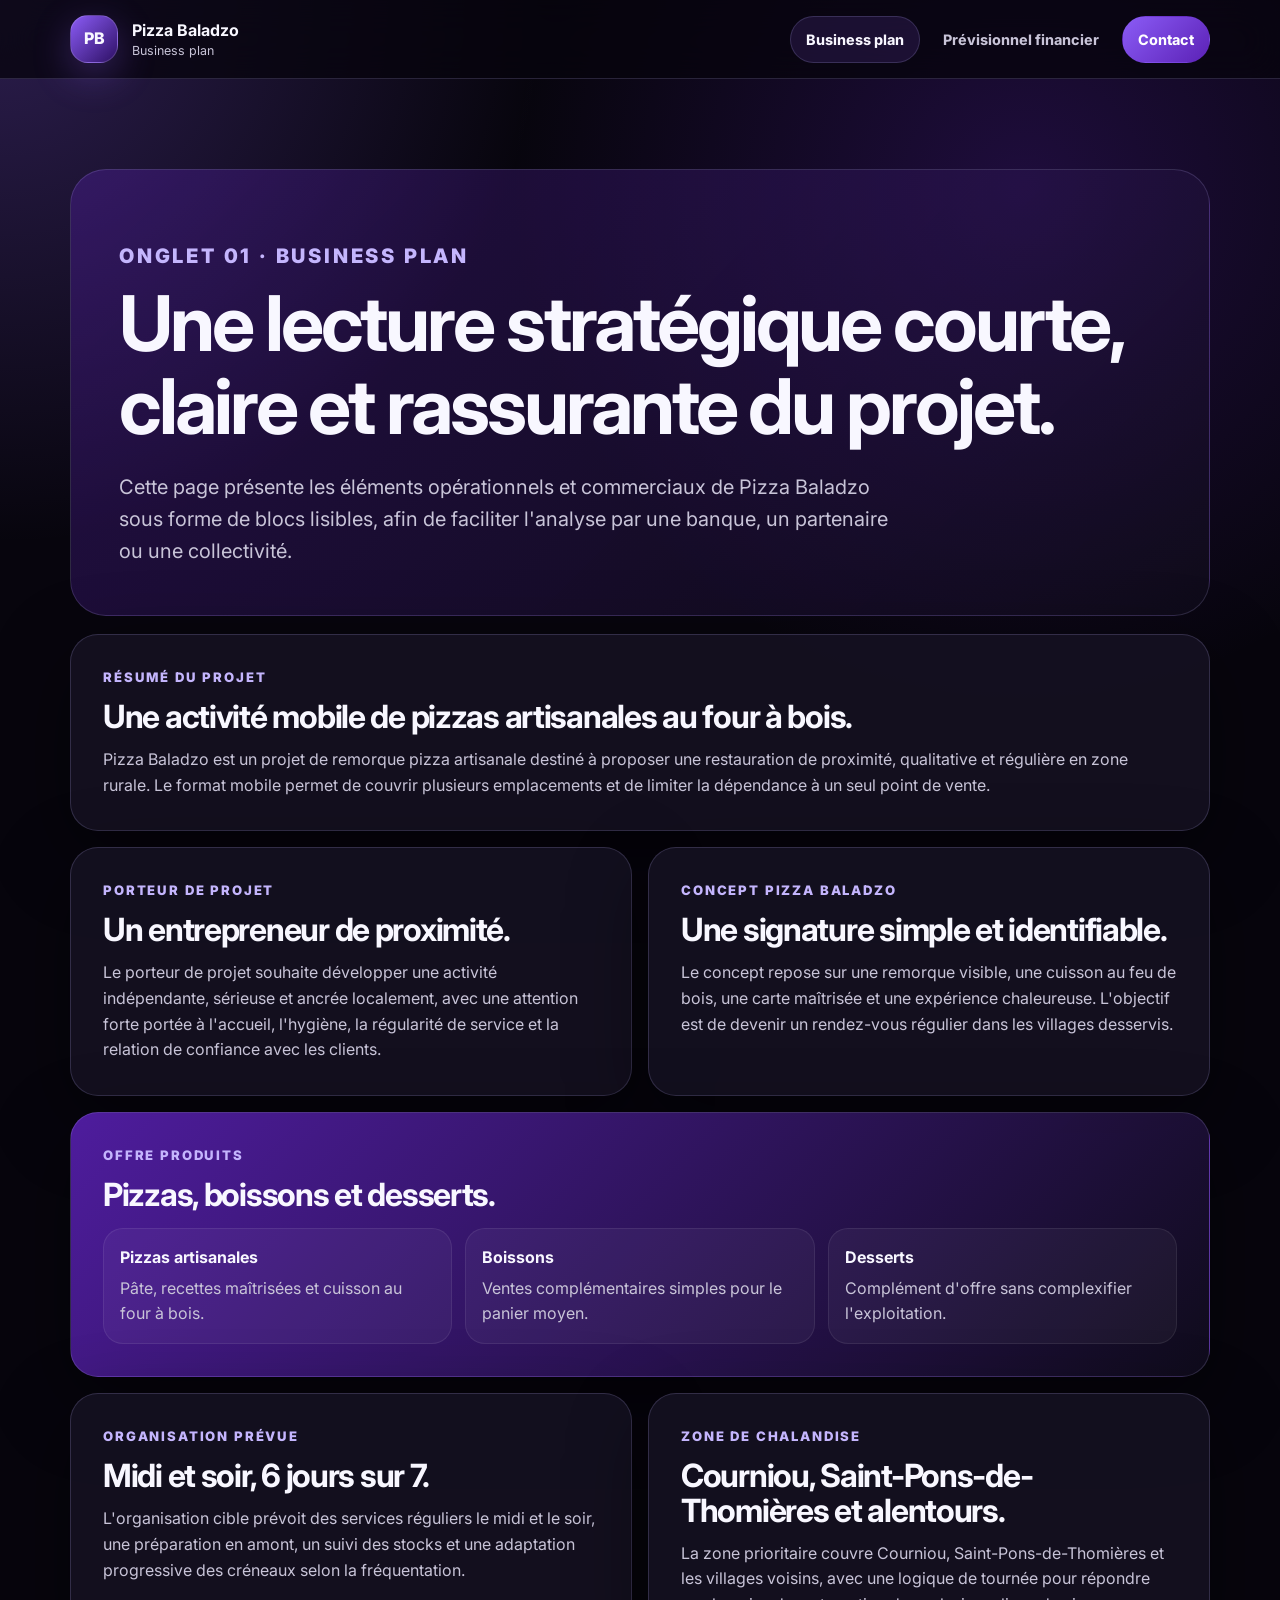
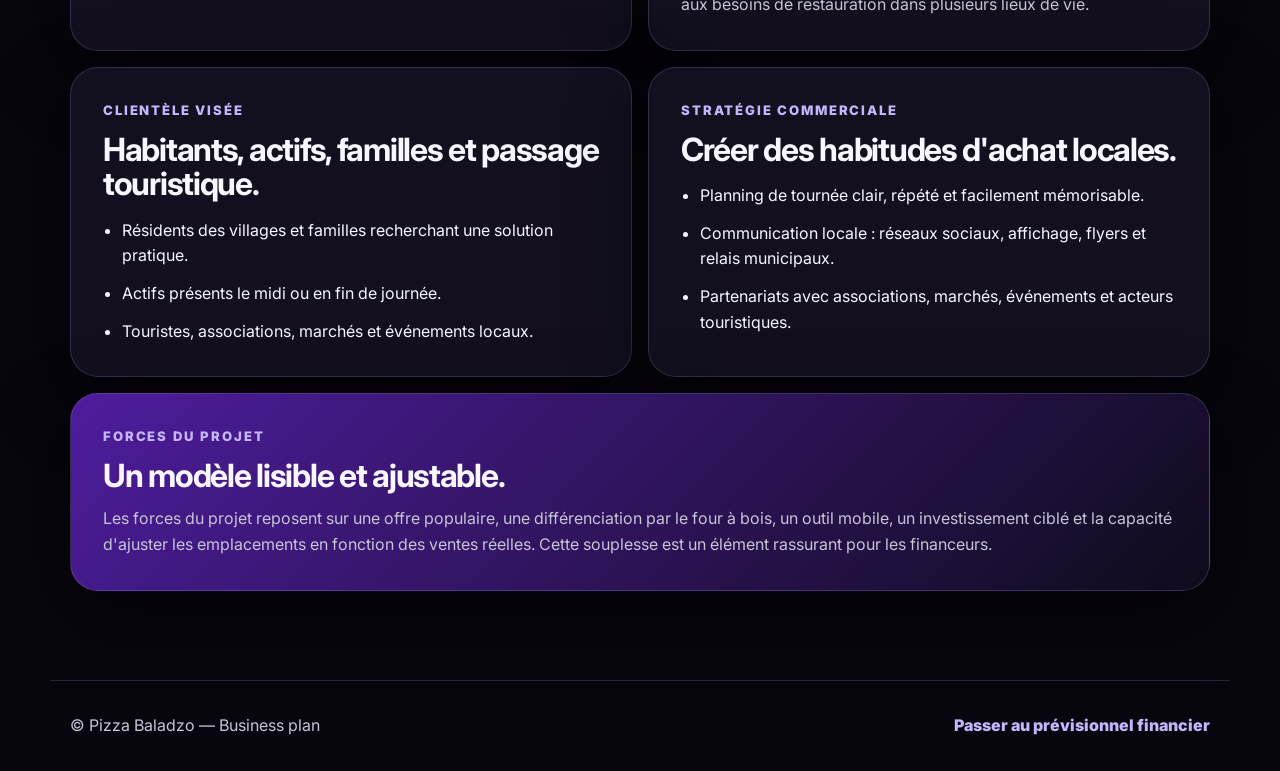
==== business-plan.html @ a83db684 "Restructure site into dedicated dossier pages" ====
<!doctype html>
<html lang="fr">
  <head>
    <meta charset="utf-8" />
    <meta name="viewport" content="width=device-width, initial-scale=1" />
    <meta
      name="description"
      content="Business plan Pizza Baladzo : remorque pizza artisanale au four à bois autour de Courniou et Saint-Pons-de-Thomières."
    />
    <title>Business plan — Pizza Baladzo</title>
    <link rel="preconnect" href="https://fonts.googleapis.com" />
    <link rel="preconnect" href="https://fonts.gstatic.com" crossorigin />
    <link
      href="https://fonts.googleapis.com/css2?family=Inter:wght@400;500;600;700;800&display=swap"
      rel="stylesheet"
    />
    <link rel="stylesheet" href="styles.css" />
  </head>
  <body>
    <header class="site-header">
      <nav class="navbar" aria-label="Navigation principale">
        <a class="brand" href="index.html" aria-label="Accueil Pizza Baladzo">
          <span class="brand-mark">PB</span>
          <span>
            <strong>Pizza Baladzo</strong>
            <small>Business plan</small>
          </span>
        </a>
        <button class="nav-toggle" type="button" aria-expanded="false" aria-controls="main-menu">
          <span class="sr-only">Ouvrir le menu</span>
          <span></span><span></span><span></span>
        </button>
        <ul class="nav-links" id="main-menu">
          <li><a class="is-active" href="business-plan.html" aria-current="page">Business plan</a></li>
          <li><a href="previsionnel-financier.html">Prévisionnel financier</a></li>
          <li><a class="nav-cta" href="contact.html">Contact</a></li>
        </ul>
      </nav>
    </header>

    <main class="page-shell document-page">
      <section class="document-hero" aria-labelledby="business-title">
        <p class="eyebrow">Onglet 01 · Business plan</p>
        <h1 id="business-title">Une lecture stratégique courte, claire et rassurante du projet.</h1>
        <p>
          Cette page présente les éléments opérationnels et commerciaux de Pizza Baladzo sous forme de
          blocs lisibles, afin de faciliter l'analyse par une banque, un partenaire ou une collectivité.
        </p>
      </section>

      <section class="block-grid" aria-label="Rubriques du business plan">
        <article class="info-card span-2">
          <span class="card-kicker">Résumé du projet</span>
          <h2>Une activité mobile de pizzas artisanales au four à bois.</h2>
          <p>
            Pizza Baladzo est un projet de remorque pizza artisanale destiné à proposer une restauration
            de proximité, qualitative et régulière en zone rurale. Le format mobile permet de couvrir
            plusieurs emplacements et de limiter la dépendance à un seul point de vente.
          </p>
        </article>

        <article class="info-card">
          <span class="card-kicker">Porteur de projet</span>
          <h2>Un entrepreneur de proximité.</h2>
          <p>
            Le porteur de projet souhaite développer une activité indépendante, sérieuse et ancrée
            localement, avec une attention forte portée à l'accueil, l'hygiène, la régularité de service
            et la relation de confiance avec les clients.
          </p>
        </article>

        <article class="info-card">
          <span class="card-kicker">Concept Pizza Baladzo</span>
          <h2>Une signature simple et identifiable.</h2>
          <p>
            Le concept repose sur une remorque visible, une cuisson au feu de bois, une carte maîtrisée
            et une expérience chaleureuse. L'objectif est de devenir un rendez-vous régulier dans les
            villages desservis.
          </p>
        </article>

        <article class="info-card accent-card span-2">
          <span class="card-kicker">Offre produits</span>
          <h2>Pizzas, boissons et desserts.</h2>
          <div class="mini-grid">
            <div><strong>Pizzas artisanales</strong><span>Pâte, recettes maîtrisées et cuisson au four à bois.</span></div>
            <div><strong>Boissons</strong><span>Ventes complémentaires simples pour le panier moyen.</span></div>
            <div><strong>Desserts</strong><span>Complément d'offre sans complexifier l'exploitation.</span></div>
          </div>
        </article>

        <article class="info-card">
          <span class="card-kicker">Organisation prévue</span>
          <h2>Midi et soir, 6 jours sur 7.</h2>
          <p>
            L'organisation cible prévoit des services réguliers le midi et le soir, une préparation en
            amont, un suivi des stocks et une adaptation progressive des créneaux selon la fréquentation.
          </p>
        </article>

        <article class="info-card">
          <span class="card-kicker">Zone de chalandise</span>
          <h2>Courniou, Saint-Pons-de-Thomières et alentours.</h2>
          <p>
            La zone prioritaire couvre Courniou, Saint-Pons-de-Thomières et les villages voisins, avec
            une logique de tournée pour répondre aux besoins de restauration dans plusieurs lieux de vie.
          </p>
        </article>

        <article class="info-card">
          <span class="card-kicker">Clientèle visée</span>
          <h2>Habitants, actifs, familles et passage touristique.</h2>
          <ul class="check-list">
            <li>Résidents des villages et familles recherchant une solution pratique.</li>
            <li>Actifs présents le midi ou en fin de journée.</li>
            <li>Touristes, associations, marchés et événements locaux.</li>
          </ul>
        </article>

        <article class="info-card">
          <span class="card-kicker">Stratégie commerciale</span>
          <h2>Créer des habitudes d'achat locales.</h2>
          <ul class="check-list">
            <li>Planning de tournée clair, répété et facilement mémorisable.</li>
            <li>Communication locale : réseaux sociaux, affichage, flyers et relais municipaux.</li>
            <li>Partenariats avec associations, marchés, événements et acteurs touristiques.</li>
          </ul>
        </article>

        <article class="info-card reassurance-card span-2">
          <span class="card-kicker">Forces du projet</span>
          <h2>Un modèle lisible et ajustable.</h2>
          <p>
            Les forces du projet reposent sur une offre populaire, une différenciation par le four à
            bois, un outil mobile, un investissement ciblé et la capacité d'ajuster les emplacements en
            fonction des ventes réelles. Cette souplesse est un élément rassurant pour les financeurs.
          </p>
        </article>
      </section>
    </main>

    <footer class="site-footer">
      <p>© Pizza Baladzo — Business plan</p>
      <a href="previsionnel-financier.html">Passer au prévisionnel financier</a>
    </footer>

    <script src="script.js"></script>
  </body>
</html>
---- styles.css ----
:root {
  --bg: #07050d;
  --bg-soft: #11101a;
  --bg-card: rgba(22, 18, 34, 0.86);
  --violet: #8b5cf6;
  --violet-deep: #5b21b6;
  --violet-soft: #c4b5fd;
  --text: #f8f7ff;
  --muted: #c8c4d8;
  --line: rgba(196, 181, 253, 0.18);
  --success: #d9f99d;
  --shadow: 0 24px 80px rgba(0, 0, 0, 0.42);
  --radius: 28px;
}

* {
  box-sizing: border-box;
}

html {
  scroll-behavior: smooth;
}

body {
  background:
    radial-gradient(circle at top left, rgba(139, 92, 246, 0.28), transparent 34rem),
    radial-gradient(circle at 80% 8%, rgba(91, 33, 182, 0.28), transparent 32rem),
    var(--bg);
  color: var(--text);
  font-family: Inter, system-ui, -apple-system, BlinkMacSystemFont, "Segoe UI", sans-serif;
  line-height: 1.6;
  margin: 0;
  min-height: 100vh;
}

body.menu-open {
  overflow: hidden;
}

a {
  color: inherit;
  text-decoration: none;
}

p {
  color: var(--muted);
  margin: 0;
}

h1,
h2,
h3 {
  letter-spacing: -0.04em;
  line-height: 1.08;
  margin: 0;
}

h1 {
  font-size: clamp(2.45rem, 6vw, 5.35rem);
}

h2 {
  font-size: clamp(1.35rem, 2.5vw, 2.4rem);
}

h3 {
  font-size: 1.25rem;
}

.site-header {
  background: rgba(7, 5, 13, 0.78);
  backdrop-filter: blur(18px);
  border-bottom: 1px solid var(--line);
  position: sticky;
  top: 0;
  z-index: 20;
}

.navbar {
  align-items: center;
  display: flex;
  gap: 1rem;
  justify-content: space-between;
  margin: 0 auto;
  max-width: 1180px;
  padding: 0.95rem 1.25rem;
}

.brand {
  align-items: center;
  display: inline-flex;
  gap: 0.85rem;
}

.brand-mark {
  align-items: center;
  background: linear-gradient(135deg, var(--violet), #2e1065);
  border: 1px solid rgba(255, 255, 255, 0.16);
  border-radius: 18px;
  box-shadow: 0 12px 38px rgba(139, 92, 246, 0.32);
  display: grid;
  font-weight: 800;
  height: 3rem;
  place-items: center;
  width: 3rem;
}

.brand strong,
.brand small {
  display: block;
}

.brand small {
  color: var(--muted);
  font-size: 0.78rem;
  margin-top: -0.15rem;
}

.nav-links {
  align-items: center;
  display: flex;
  gap: 0.4rem;
  list-style: none;
  margin: 0;
  padding: 0;
}

.nav-links a {
  border: 1px solid transparent;
  border-radius: 999px;
  color: var(--muted);
  display: inline-flex;
  font-size: 0.9rem;
  font-weight: 750;
  padding: 0.68rem 0.95rem;
}

.nav-links a:hover,
.nav-links a:focus-visible,
.nav-links a.is-active {
  background: rgba(139, 92, 246, 0.14);
  border-color: var(--line);
  color: var(--text);
  outline: none;
}

.nav-links .nav-cta,
.button-primary {
  background: linear-gradient(135deg, var(--violet), var(--violet-deep));
  color: white;
}

.nav-toggle {
  background: rgba(255, 255, 255, 0.08);
  border: 1px solid var(--line);
  border-radius: 14px;
  display: none;
  height: 2.8rem;
  padding: 0.65rem;
  width: 2.8rem;
}

.nav-toggle span:not(.sr-only) {
  background: var(--text);
  border-radius: 999px;
  display: block;
  height: 2px;
  margin: 5px 0;
}

.sr-only {
  height: 1px;
  margin: -1px;
  overflow: hidden;
  position: absolute;
  width: 1px;
}

.page-shell {
  margin: 0 auto;
  max-width: 1180px;
  padding: clamp(3rem, 7vw, 6rem) 1.25rem;
}

.hero {
  align-items: center;
  display: grid;
  gap: 2rem;
  grid-template-columns: minmax(0, 1.15fr) minmax(320px, 0.85fr);
  min-height: calc(100vh - 82px);
}

.eyebrow,
.section-label,
.card-kicker {
  color: var(--violet-soft);
  font-size: 0.82rem;
  font-weight: 850;
  letter-spacing: 0.14em;
  text-transform: uppercase;
}

.hero-lead,
.document-hero p {
  font-size: clamp(1.05rem, 2vw, 1.25rem);
  margin-top: 1.4rem;
  max-width: 770px;
}

.hero-actions {
  display: flex;
  flex-wrap: wrap;
  gap: 0.9rem;
  margin-top: 2rem;
}

.button {
  align-items: center;
  border-radius: 999px;
  display: inline-flex;
  font-weight: 850;
  justify-content: center;
  min-height: 3.15rem;
  padding: 0.85rem 1.2rem;
}

.button-secondary {
  border: 1px solid var(--line);
  color: var(--text);
}

.full-button {
  margin: 1.2rem 0 0.75rem;
  width: 100%;
}

.hero-card,
.portal-card,
.info-card,
.metric-card,
.table-card,
.notice-card,
.bank-message {
  background: var(--bg-card);
  border: 1px solid var(--line);
  border-radius: var(--radius);
  box-shadow: var(--shadow);
}

.hero-card {
  overflow: hidden;
  padding: 1.3rem;
  position: relative;
}

.hero-card::before {
  background: linear-gradient(135deg, rgba(139, 92, 246, 0.38), transparent);
  content: "";
  inset: 0;
  pointer-events: none;
  position: absolute;
}

.hero-card-header,
.key-metrics {
  position: relative;
}

.hero-card-header {
  align-items: center;
  border-bottom: 1px solid var(--line);
  color: var(--success);
  display: flex;
  font-weight: 700;
  gap: 0.55rem;
  padding-bottom: 1rem;
}

.status-dot {
  background: var(--success);
  border-radius: 50%;
  box-shadow: 0 0 0 8px rgba(217, 249, 157, 0.11);
  height: 0.62rem;
  width: 0.62rem;
}

.key-metrics {
  display: grid;
  gap: 1rem;
  margin: 1.2rem 0 0;
}

.key-metrics div,
.mini-grid div {
  background: rgba(255, 255, 255, 0.045);
  border: 1px solid rgba(255, 255, 255, 0.08);
  border-radius: 20px;
  padding: 1rem;
}

.key-metrics dt {
  color: var(--muted);
  font-size: 0.78rem;
  font-weight: 750;
  text-transform: uppercase;
}

.key-metrics dd {
  font-size: 1.1rem;
  font-weight: 850;
  margin: 0.25rem 0 0;
}

.compact-section {
  padding-top: 0;
}

.section-heading {
  margin-bottom: 2rem;
  max-width: 860px;
}

.centered-heading {
  margin-inline: auto;
  text-align: center;
}

.section-heading h2,
.document-hero h1 {
  margin-top: 0.65rem;
}

.section-heading p:last-child {
  margin-top: 1rem;
}

.portal-grid,
.finance-grid,
.contact-grid {
  display: grid;
  gap: 1rem;
  grid-template-columns: repeat(2, minmax(0, 1fr));
}

.portal-card,
.info-card,
.metric-card,
.notice-card,
.bank-message {
  padding: clamp(1.25rem, 3vw, 2rem);
}

.portal-card {
  background: linear-gradient(135deg, rgba(139, 92, 246, 0.16), rgba(22, 18, 34, 0.92));
  transition: transform 180ms ease, border-color 180ms ease;
}

.portal-card:hover,
.portal-card:focus-visible {
  border-color: rgba(196, 181, 253, 0.38);
  outline: none;
  transform: translateY(-3px);
}

.portal-card h3,
.info-card h2,
.metric-card strong,
.table-card h2,
.bank-message h2 {
  margin-top: 0.55rem;
}

.portal-card p,
.info-card p,
.metric-card p,
.bank-message p {
  margin-top: 0.8rem;
}

.document-page {
  display: grid;
  gap: 1.1rem;
}

.document-hero {
  background: linear-gradient(135deg, rgba(91, 33, 182, 0.34), rgba(22, 18, 34, 0.42));
  border: 1px solid var(--line);
  border-radius: calc(var(--radius) + 8px);
  padding: clamp(1.6rem, 4vw, 3rem);
}

.block-grid {
  display: grid;
  gap: 1rem;
  grid-template-columns: repeat(2, minmax(0, 1fr));
}

.span-2 {
  grid-column: span 2;
}

.card-kicker {
  display: block;
  margin-bottom: 0.75rem;
}

.accent-card,
.reassurance-card {
  background: linear-gradient(135deg, rgba(91, 33, 182, 0.86), rgba(16, 12, 28, 0.92));
}

.mini-grid {
  display: grid;
  gap: 0.8rem;
  grid-template-columns: repeat(3, minmax(0, 1fr));
  margin-top: 1rem;
}

.mini-grid strong,
.mini-grid span,
.metric-card span,
.metric-card strong,
.notice-card strong,
.notice-card span {
  display: block;
}

.mini-grid span {
  color: var(--muted);
  margin-top: 0.3rem;
}

.check-list {
  color: var(--text);
  display: grid;
  gap: 0.75rem;
  margin: 1rem 0 0;
  padding-left: 1.2rem;
}

.notice-card {
  align-items: flex-start;
  display: grid;
  gap: 0.35rem;
}

.notice-card strong,
.metric-card span,
.bank-message h2 {
  color: var(--violet-soft);
}

.finance-grid {
  grid-template-columns: repeat(3, minmax(0, 1fr));
}

.metric-card strong {
  color: var(--text);
  display: block;
  font-size: 1.25rem;
}

.table-card {
  overflow-x: auto;
  padding: 1.2rem 0 0;
}

.table-card h2 {
  padding: 0 1.2rem;
}

table {
  border-collapse: collapse;
  min-width: 760px;
  width: 100%;
}

caption {
  color: var(--muted);
  padding: 0.8rem 1.2rem 0;
  text-align: left;
}

th,
td {
  border-bottom: 1px solid var(--line);
  padding: 1rem 1.2rem;
  text-align: left;
  vertical-align: top;
}

th {
  color: var(--violet-soft);
  font-size: 0.82rem;
  letter-spacing: 0.08em;
  text-transform: uppercase;
}

td:first-child {
  color: var(--text);
  font-weight: 850;
}

.contact-page {
  min-height: calc(100vh - 170px);
}

.contact-grid {
  align-items: stretch;
}

.info-card small {
  color: var(--muted);
  display: block;
}

.site-footer {
  align-items: center;
  border-top: 1px solid var(--line);
  color: var(--muted);
  display: flex;
  justify-content: space-between;
  margin: 0 auto;
  max-width: 1180px;
  padding: 2rem 1.25rem;
}

.site-footer a {
  color: var(--violet-soft);
  font-weight: 850;
}

@media (max-width: 860px) {
  .nav-toggle {
    display: block;
  }

  .nav-links {
    background: rgba(7, 5, 13, 0.96);
    border-bottom: 1px solid var(--line);
    display: none;
    flex-direction: column;
    inset: 72px 0 auto;
    padding: 1rem 1.25rem 1.5rem;
    position: fixed;
  }

  .nav-links.is-open {
    display: flex;
  }

  .nav-links li,
  .nav-links a {
    width: 100%;
  }

  .hero,
  .portal-grid,
  .block-grid,
  .finance-grid,
  .contact-grid {
    grid-template-columns: 1fr;
  }

  .span-2 {
    grid-column: span 1;
  }

  .mini-grid {
    grid-template-columns: 1fr;
  }
}

@media (max-width: 640px) {
  .navbar {
    padding-inline: 1rem;
  }

  .brand small {
    display: none;
  }

  .page-shell {
    padding-inline: 1rem;
  }

  .hero {
    min-height: auto;
    padding-top: 3rem;
  }

  .hero-actions .button,
  .portal-card {
    width: 100%;
  }

  table {
    min-width: 680px;
  }

  .site-footer {
    align-items: flex-start;
    flex-direction: column;
    gap: 1rem;
  }
}
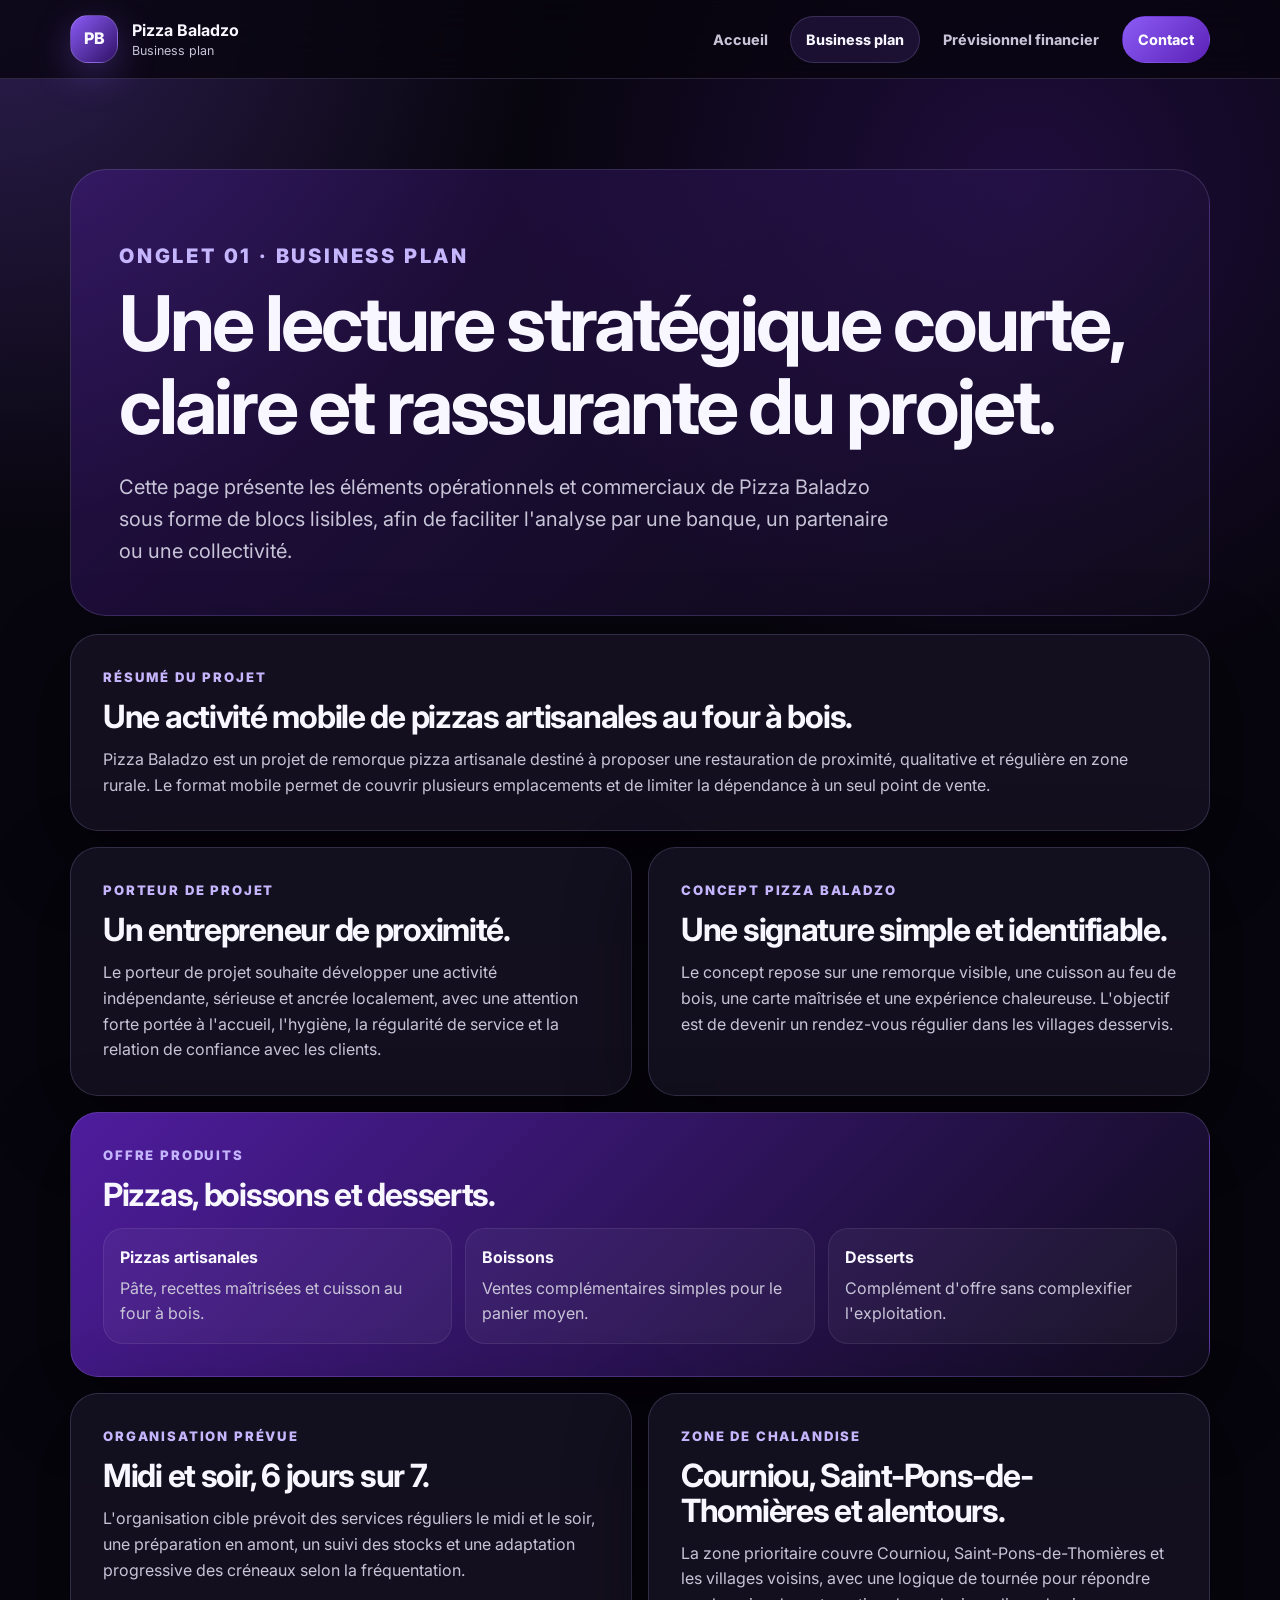
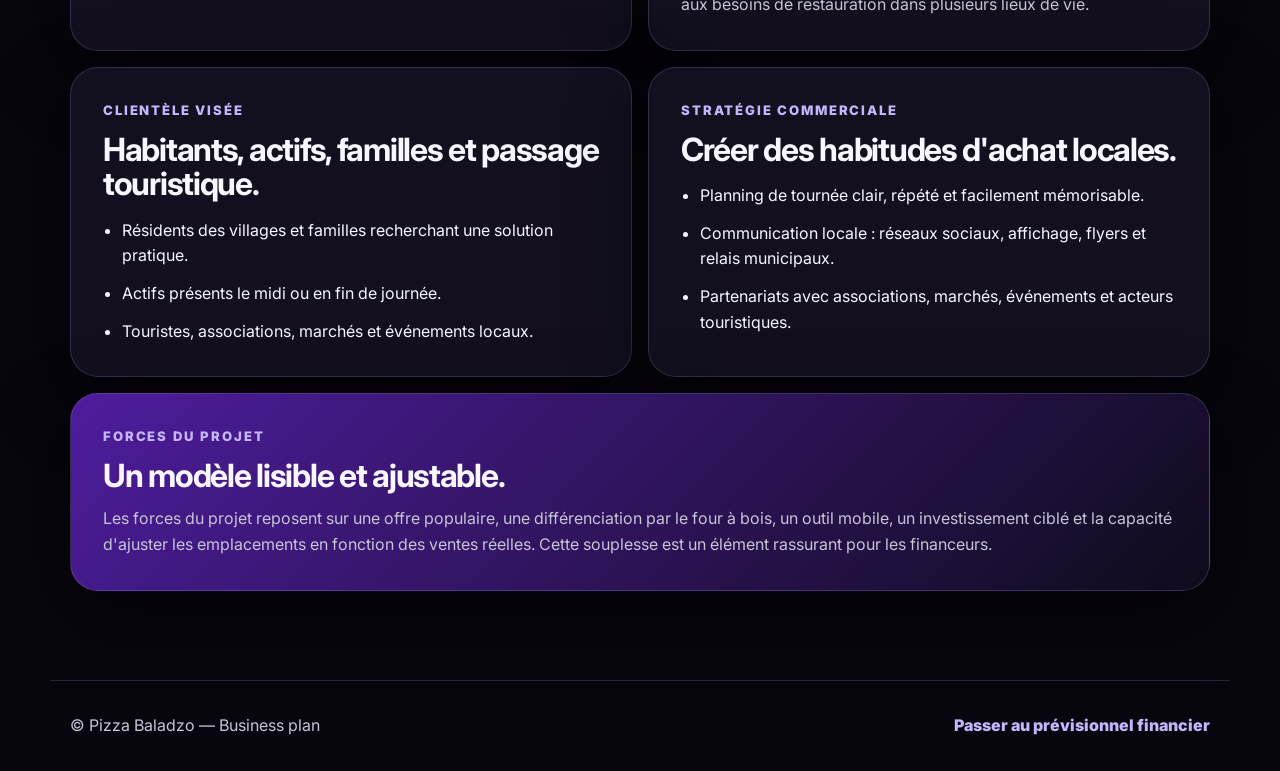
==== commit 055473e2: "Fix HTML document structure and navigation links" ====
--- a/business-plan.html
+++ b/business-plan.html
@@ -1,22 +1,16 @@
-<!doctype html>
+<!DOCTYPE html>
 <html lang="fr">
-  <head>
-    <meta charset="utf-8" />
-    <meta name="viewport" content="width=device-width, initial-scale=1" />
-    <meta
-      name="description"
-      content="Business plan Pizza Baladzo : remorque pizza artisanale au four à bois autour de Courniou et Saint-Pons-de-Thomières."
-    />
-    <title>Business plan — Pizza Baladzo</title>
-    <link rel="preconnect" href="https://fonts.googleapis.com" />
-    <link rel="preconnect" href="https://fonts.gstatic.com" crossorigin />
-    <link
-      href="https://fonts.googleapis.com/css2?family=Inter:wght@400;500;600;700;800&display=swap"
-      rel="stylesheet"
-    />
-    <link rel="stylesheet" href="styles.css" />
-  </head>
-  <body>
+<head>
+  <meta charset="UTF-8">
+  <meta name="viewport" content="width=device-width, initial-scale=1.0">
+  <meta name="description" content="Business plan Pizza Baladzo : remorque pizza artisanale au four à bois autour de Courniou et Saint-Pons-de-Thomières.">
+  <title>Business plan — Pizza Baladzo</title>
+  <link rel="preconnect" href="https://fonts.googleapis.com">
+  <link rel="preconnect" href="https://fonts.gstatic.com" crossorigin>
+  <link href="https://fonts.googleapis.com/css2?family=Inter:wght@400;500;600;700;800&display=swap" rel="stylesheet">
+  <link rel="stylesheet" href="styles.css">
+</head>
+<body>
     <header class="site-header">
       <nav class="navbar" aria-label="Navigation principale">
         <a class="brand" href="index.html" aria-label="Accueil Pizza Baladzo">
@@ -31,6 +25,7 @@
           <span></span><span></span><span></span>
         </button>
         <ul class="nav-links" id="main-menu">
+          <li><a href="index.html">Accueil</a></li>
           <li><a class="is-active" href="business-plan.html" aria-current="page">Business plan</a></li>
           <li><a href="previsionnel-financier.html">Prévisionnel financier</a></li>
           <li><a class="nav-cta" href="contact.html">Contact</a></li>
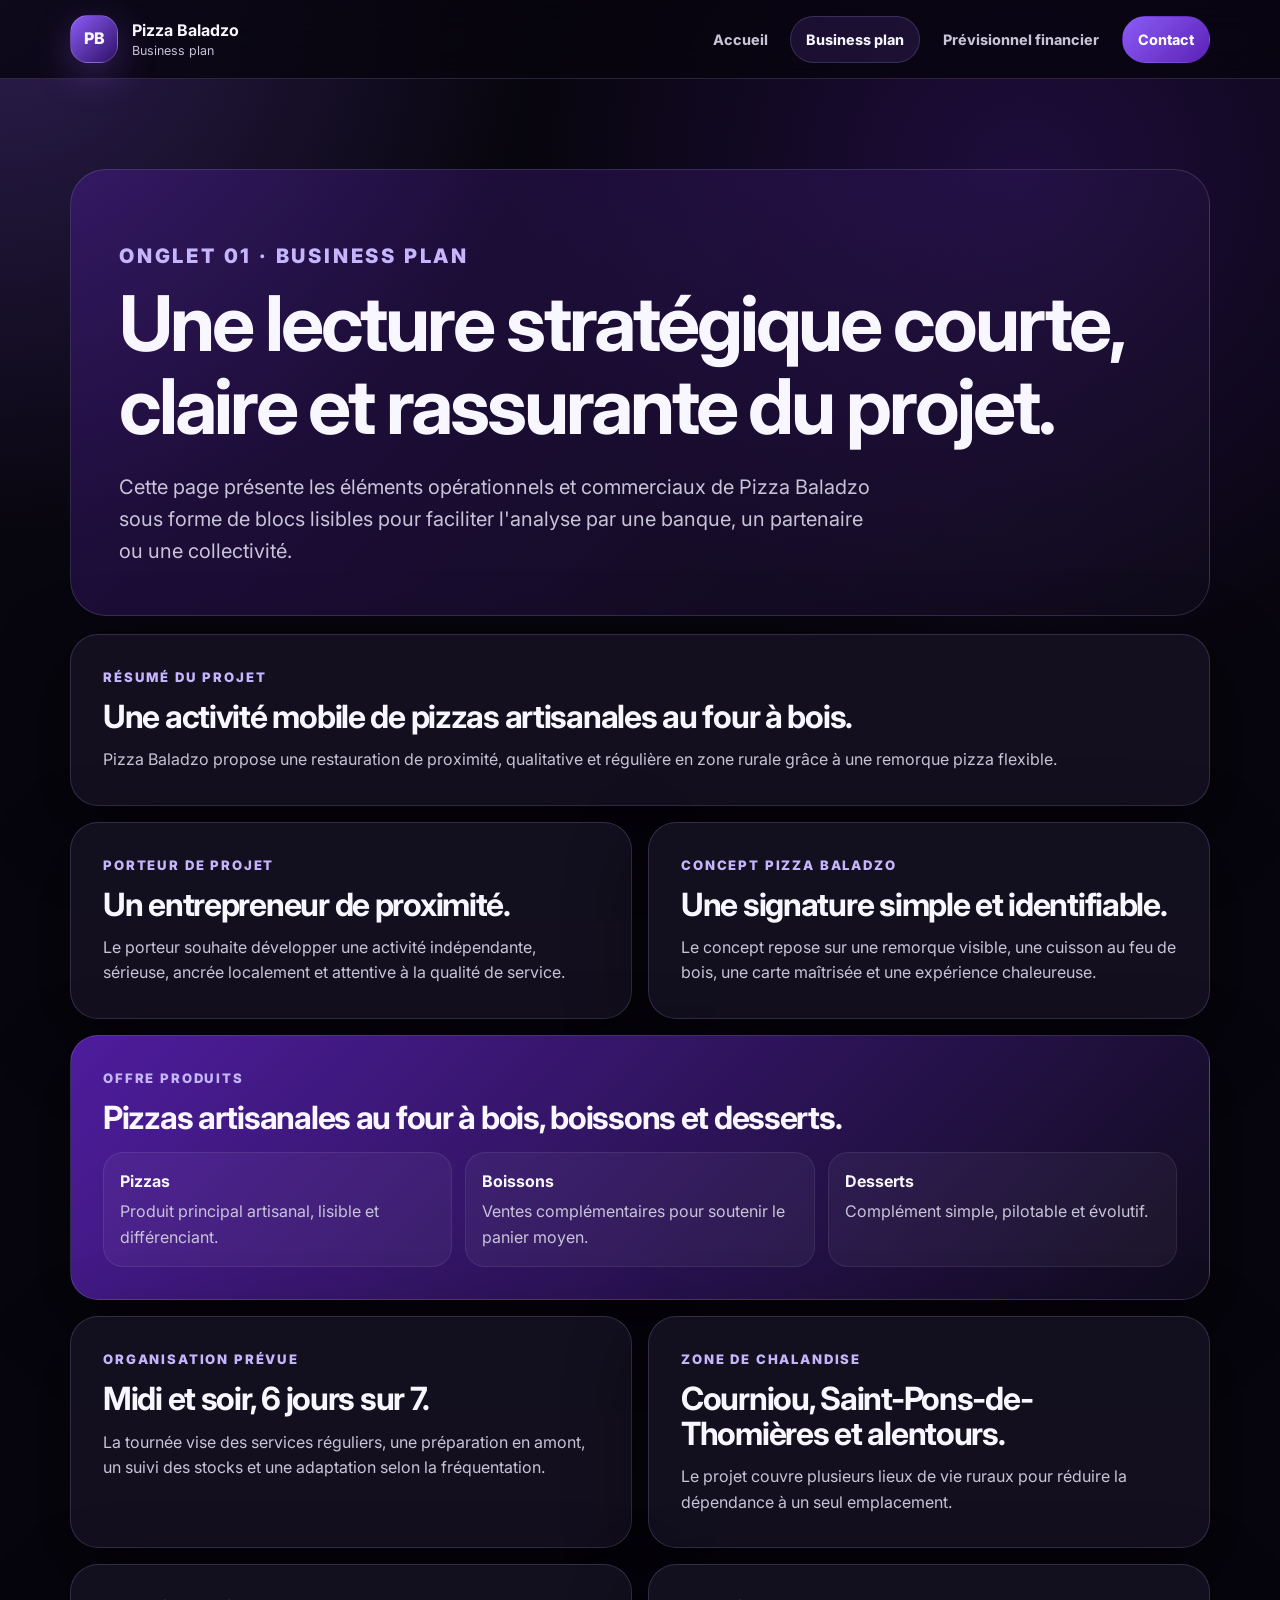
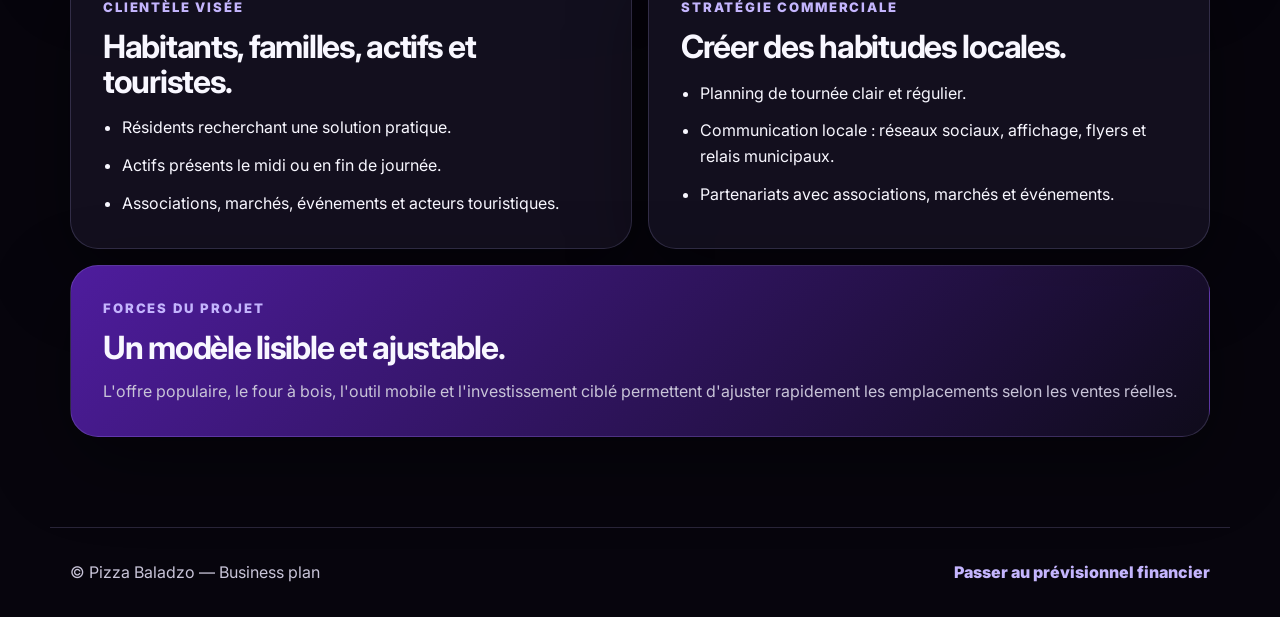
==== commit f7209ea6: "Create clean Pizza Baladzo presentation site" ====
--- a/business-plan.html
+++ b/business-plan.html
@@ -3,7 +3,7 @@
 <head>
   <meta charset="UTF-8">
   <meta name="viewport" content="width=device-width, initial-scale=1.0">
-  <meta name="description" content="Business plan Pizza Baladzo : remorque pizza artisanale au four à bois autour de Courniou et Saint-Pons-de-Thomières.">
+  <meta name="description" content="Business plan Pizza Baladzo : concept, offre, clientèle et stratégie commerciale.">
   <title>Business plan — Pizza Baladzo</title>
   <link rel="preconnect" href="https://fonts.googleapis.com">
   <link rel="preconnect" href="https://fonts.gstatic.com" crossorigin>
@@ -11,134 +11,100 @@
   <link rel="stylesheet" href="styles.css">
 </head>
 <body>
-    <header class="site-header">
-      <nav class="navbar" aria-label="Navigation principale">
-        <a class="brand" href="index.html" aria-label="Accueil Pizza Baladzo">
-          <span class="brand-mark">PB</span>
-          <span>
-            <strong>Pizza Baladzo</strong>
-            <small>Business plan</small>
-          </span>
-        </a>
-        <button class="nav-toggle" type="button" aria-expanded="false" aria-controls="main-menu">
-          <span class="sr-only">Ouvrir le menu</span>
-          <span></span><span></span><span></span>
-        </button>
-        <ul class="nav-links" id="main-menu">
-          <li><a href="index.html">Accueil</a></li>
-          <li><a class="is-active" href="business-plan.html" aria-current="page">Business plan</a></li>
-          <li><a href="previsionnel-financier.html">Prévisionnel financier</a></li>
-          <li><a class="nav-cta" href="contact.html">Contact</a></li>
+  <header class="site-header">
+    <nav class="navbar" aria-label="Navigation principale">
+      <a class="brand" href="index.html" aria-label="Accueil Pizza Baladzo">
+        <span class="brand-mark">PB</span>
+        <span><strong>Pizza Baladzo</strong><small>Business plan</small></span>
+      </a>
+      <button class="nav-toggle" type="button" aria-expanded="false" aria-controls="main-menu">
+        <span class="sr-only">Ouvrir le menu</span>
+        <span></span><span></span><span></span>
+      </button>
+      <ul class="nav-links" id="main-menu">
+        <li><a href="index.html">Accueil</a></li>
+        <li><a class="is-active" href="business-plan.html" aria-current="page">Business plan</a></li>
+        <li><a href="previsionnel-financier.html">Prévisionnel financier</a></li>
+        <li><a class="nav-cta" href="contact.html">Contact</a></li>
+      </ul>
+    </nav>
+  </header>
+
+  <main class="page-shell document-page">
+    <section class="document-hero" aria-labelledby="business-title">
+      <p class="eyebrow">Onglet 01 · Business plan</p>
+      <h1 id="business-title">Une lecture stratégique courte, claire et rassurante du projet.</h1>
+      <p>
+        Cette page présente les éléments opérationnels et commerciaux de Pizza Baladzo sous forme de blocs
+        lisibles pour faciliter l'analyse par une banque, un partenaire ou une collectivité.
+      </p>
+    </section>
+
+    <section class="block-grid" aria-label="Rubriques du business plan">
+      <article class="info-card span-2">
+        <span class="card-kicker">Résumé du projet</span>
+        <h2>Une activité mobile de pizzas artisanales au four à bois.</h2>
+        <p>Pizza Baladzo propose une restauration de proximité, qualitative et régulière en zone rurale grâce à une remorque pizza flexible.</p>
+      </article>
+      <article class="info-card">
+        <span class="card-kicker">Porteur de projet</span>
+        <h2>Un entrepreneur de proximité.</h2>
+        <p>Le porteur souhaite développer une activité indépendante, sérieuse, ancrée localement et attentive à la qualité de service.</p>
+      </article>
+      <article class="info-card">
+        <span class="card-kicker">Concept Pizza Baladzo</span>
+        <h2>Une signature simple et identifiable.</h2>
+        <p>Le concept repose sur une remorque visible, une cuisson au feu de bois, une carte maîtrisée et une expérience chaleureuse.</p>
+      </article>
+      <article class="info-card accent-card span-2">
+        <span class="card-kicker">Offre produits</span>
+        <h2>Pizzas artisanales au four à bois, boissons et desserts.</h2>
+        <div class="mini-grid">
+          <div><strong>Pizzas</strong><span>Produit principal artisanal, lisible et différenciant.</span></div>
+          <div><strong>Boissons</strong><span>Ventes complémentaires pour soutenir le panier moyen.</span></div>
+          <div><strong>Desserts</strong><span>Complément simple, pilotable et évolutif.</span></div>
+        </div>
+      </article>
+      <article class="info-card">
+        <span class="card-kicker">Organisation prévue</span>
+        <h2>Midi et soir, 6 jours sur 7.</h2>
+        <p>La tournée vise des services réguliers, une préparation en amont, un suivi des stocks et une adaptation selon la fréquentation.</p>
+      </article>
+      <article class="info-card">
+        <span class="card-kicker">Zone de chalandise</span>
+        <h2>Courniou, Saint-Pons-de-Thomières et alentours.</h2>
+        <p>Le projet couvre plusieurs lieux de vie ruraux pour réduire la dépendance à un seul emplacement.</p>
+      </article>
+      <article class="info-card">
+        <span class="card-kicker">Clientèle visée</span>
+        <h2>Habitants, familles, actifs et touristes.</h2>
+        <ul class="check-list">
+          <li>Résidents recherchant une solution pratique.</li>
+          <li>Actifs présents le midi ou en fin de journée.</li>
+          <li>Associations, marchés, événements et acteurs touristiques.</li>
         </ul>
-      </nav>
-    </header>
+      </article>
+      <article class="info-card">
+        <span class="card-kicker">Stratégie commerciale</span>
+        <h2>Créer des habitudes locales.</h2>
+        <ul class="check-list">
+          <li>Planning de tournée clair et régulier.</li>
+          <li>Communication locale : réseaux sociaux, affichage, flyers et relais municipaux.</li>
+          <li>Partenariats avec associations, marchés et événements.</li>
+        </ul>
+      </article>
+      <article class="info-card reassurance-card span-2">
+        <span class="card-kicker">Forces du projet</span>
+        <h2>Un modèle lisible et ajustable.</h2>
+        <p>L'offre populaire, le four à bois, l'outil mobile et l'investissement ciblé permettent d'ajuster rapidement les emplacements selon les ventes réelles.</p>
+      </article>
+    </section>
+  </main>
 
-    <main class="page-shell document-page">
-      <section class="document-hero" aria-labelledby="business-title">
-        <p class="eyebrow">Onglet 01 · Business plan</p>
-        <h1 id="business-title">Une lecture stratégique courte, claire et rassurante du projet.</h1>
-        <p>
-          Cette page présente les éléments opérationnels et commerciaux de Pizza Baladzo sous forme de
-          blocs lisibles, afin de faciliter l'analyse par une banque, un partenaire ou une collectivité.
-        </p>
-      </section>
-
-      <section class="block-grid" aria-label="Rubriques du business plan">
-        <article class="info-card span-2">
-          <span class="card-kicker">Résumé du projet</span>
-          <h2>Une activité mobile de pizzas artisanales au four à bois.</h2>
-          <p>
-            Pizza Baladzo est un projet de remorque pizza artisanale destiné à proposer une restauration
-            de proximité, qualitative et régulière en zone rurale. Le format mobile permet de couvrir
-            plusieurs emplacements et de limiter la dépendance à un seul point de vente.
-          </p>
-        </article>
-
-        <article class="info-card">
-          <span class="card-kicker">Porteur de projet</span>
-          <h2>Un entrepreneur de proximité.</h2>
-          <p>
-            Le porteur de projet souhaite développer une activité indépendante, sérieuse et ancrée
-            localement, avec une attention forte portée à l'accueil, l'hygiène, la régularité de service
-            et la relation de confiance avec les clients.
-          </p>
-        </article>
-
-        <article class="info-card">
-          <span class="card-kicker">Concept Pizza Baladzo</span>
-          <h2>Une signature simple et identifiable.</h2>
-          <p>
-            Le concept repose sur une remorque visible, une cuisson au feu de bois, une carte maîtrisée
-            et une expérience chaleureuse. L'objectif est de devenir un rendez-vous régulier dans les
-            villages desservis.
-          </p>
-        </article>
-
-        <article class="info-card accent-card span-2">
-          <span class="card-kicker">Offre produits</span>
-          <h2>Pizzas, boissons et desserts.</h2>
-          <div class="mini-grid">
-            <div><strong>Pizzas artisanales</strong><span>Pâte, recettes maîtrisées et cuisson au four à bois.</span></div>
-            <div><strong>Boissons</strong><span>Ventes complémentaires simples pour le panier moyen.</span></div>
-            <div><strong>Desserts</strong><span>Complément d'offre sans complexifier l'exploitation.</span></div>
-          </div>
-        </article>
-
-        <article class="info-card">
-          <span class="card-kicker">Organisation prévue</span>
-          <h2>Midi et soir, 6 jours sur 7.</h2>
-          <p>
-            L'organisation cible prévoit des services réguliers le midi et le soir, une préparation en
-            amont, un suivi des stocks et une adaptation progressive des créneaux selon la fréquentation.
-          </p>
-        </article>
-
-        <article class="info-card">
-          <span class="card-kicker">Zone de chalandise</span>
-          <h2>Courniou, Saint-Pons-de-Thomières et alentours.</h2>
-          <p>
-            La zone prioritaire couvre Courniou, Saint-Pons-de-Thomières et les villages voisins, avec
-            une logique de tournée pour répondre aux besoins de restauration dans plusieurs lieux de vie.
-          </p>
-        </article>
-
-        <article class="info-card">
-          <span class="card-kicker">Clientèle visée</span>
-          <h2>Habitants, actifs, familles et passage touristique.</h2>
-          <ul class="check-list">
-            <li>Résidents des villages et familles recherchant une solution pratique.</li>
-            <li>Actifs présents le midi ou en fin de journée.</li>
-            <li>Touristes, associations, marchés et événements locaux.</li>
-          </ul>
-        </article>
-
-        <article class="info-card">
-          <span class="card-kicker">Stratégie commerciale</span>
-          <h2>Créer des habitudes d'achat locales.</h2>
-          <ul class="check-list">
-            <li>Planning de tournée clair, répété et facilement mémorisable.</li>
-            <li>Communication locale : réseaux sociaux, affichage, flyers et relais municipaux.</li>
-            <li>Partenariats avec associations, marchés, événements et acteurs touristiques.</li>
-          </ul>
-        </article>
-
-        <article class="info-card reassurance-card span-2">
-          <span class="card-kicker">Forces du projet</span>
-          <h2>Un modèle lisible et ajustable.</h2>
-          <p>
-            Les forces du projet reposent sur une offre populaire, une différenciation par le four à
-            bois, un outil mobile, un investissement ciblé et la capacité d'ajuster les emplacements en
-            fonction des ventes réelles. Cette souplesse est un élément rassurant pour les financeurs.
-          </p>
-        </article>
-      </section>
-    </main>
-
-    <footer class="site-footer">
-      <p>© Pizza Baladzo — Business plan</p>
-      <a href="previsionnel-financier.html">Passer au prévisionnel financier</a>
-    </footer>
-
-    <script src="script.js"></script>
-  </body>
+  <footer class="site-footer">
+    <p>© Pizza Baladzo — Business plan</p>
+    <a href="previsionnel-financier.html">Passer au prévisionnel financier</a>
+  </footer>
+  <script src="script.js"></script>
+</body>
 </html>
--- a/styles.css
+++ b/styles.css
@@ -1,6 +1,5 @@
 :root {
   --bg: #07050d;
-  --bg-soft: #11101a;
   --bg-card: rgba(22, 18, 34, 0.86);
   --violet: #8b5cf6;
   --violet-deep: #5b21b6;
@@ -13,59 +12,25 @@
   --radius: 28px;
 }
 
-* {
-  box-sizing: border-box;
-}
+* { box-sizing: border-box; }
 
-html {
-  scroll-behavior: smooth;
-}
+html { scroll-behavior: smooth; }
 
 body {
-  background:
-    radial-gradient(circle at top left, rgba(139, 92, 246, 0.28), transparent 34rem),
-    radial-gradient(circle at 80% 8%, rgba(91, 33, 182, 0.28), transparent 32rem),
-    var(--bg);
+  background: radial-gradient(circle at top left, rgba(139, 92, 246, 0.28), transparent 34rem), radial-gradient(circle at 80% 8%, rgba(91, 33, 182, 0.28), transparent 32rem), var(--bg);
   color: var(--text);
   font-family: Inter, system-ui, -apple-system, BlinkMacSystemFont, "Segoe UI", sans-serif;
   line-height: 1.6;
   margin: 0;
-  min-height: 100vh;
 }
 
-body.menu-open {
-  overflow: hidden;
-}
-
-a {
-  color: inherit;
-  text-decoration: none;
-}
-
-p {
-  color: var(--muted);
-  margin: 0;
-}
-
-h1,
-h2,
-h3 {
-  letter-spacing: -0.04em;
-  line-height: 1.08;
-  margin: 0;
-}
-
-h1 {
-  font-size: clamp(2.45rem, 6vw, 5.35rem);
-}
-
-h2 {
-  font-size: clamp(1.35rem, 2.5vw, 2.4rem);
-}
-
-h3 {
-  font-size: 1.25rem;
-}
+body.menu-open { overflow: hidden; }
+a { color: inherit; text-decoration: none; }
+p { color: var(--muted); margin: 0; }
+h1, h2, h3 { letter-spacing: -0.04em; line-height: 1.08; margin: 0; }
+h1 { font-size: clamp(2.45rem, 6vw, 5.35rem); }
+h2 { font-size: clamp(1.35rem, 2.5vw, 2.4rem); }
+h3 { font-size: 1.25rem; }
 
 .site-header {
   background: rgba(7, 5, 13, 0.78);
@@ -86,12 +51,7 @@
   padding: 0.95rem 1.25rem;
 }
 
-.brand {
-  align-items: center;
-  display: inline-flex;
-  gap: 0.85rem;
-}
-
+.brand { align-items: center; display: inline-flex; gap: 0.85rem; }
 .brand-mark {
   align-items: center;
   background: linear-gradient(135deg, var(--violet), #2e1065);
@@ -104,27 +64,10 @@
   place-items: center;
   width: 3rem;
 }
+.brand strong, .brand small { display: block; }
+.brand small { color: var(--muted); font-size: 0.78rem; margin-top: -0.15rem; }
 
-.brand strong,
-.brand small {
-  display: block;
-}
-
-.brand small {
-  color: var(--muted);
-  font-size: 0.78rem;
-  margin-top: -0.15rem;
-}
-
-.nav-links {
-  align-items: center;
-  display: flex;
-  gap: 0.4rem;
-  list-style: none;
-  margin: 0;
-  padding: 0;
-}
-
+.nav-links { align-items: center; display: flex; gap: 0.4rem; list-style: none; margin: 0; padding: 0; }
 .nav-links a {
   border: 1px solid transparent;
   border-radius: 999px;
@@ -134,473 +77,96 @@
   font-weight: 750;
   padding: 0.68rem 0.95rem;
 }
-
-.nav-links a:hover,
-.nav-links a:focus-visible,
-.nav-links a.is-active {
+.nav-links a:hover, .nav-links a:focus-visible, .nav-links a.is-active {
   background: rgba(139, 92, 246, 0.14);
   border-color: var(--line);
   color: var(--text);
   outline: none;
 }
+.nav-links .nav-cta, .button-primary { background: linear-gradient(135deg, var(--violet), var(--violet-deep)); color: white; }
+.nav-toggle { background: rgba(255,255,255,0.08); border: 1px solid var(--line); border-radius: 14px; display: none; height: 2.8rem; padding: 0.65rem; width: 2.8rem; }
+.nav-toggle span:not(.sr-only) { background: var(--text); border-radius: 999px; display: block; height: 2px; margin: 5px 0; }
+.sr-only { height: 1px; margin: -1px; overflow: hidden; position: absolute; width: 1px; }
 
-.nav-links .nav-cta,
-.button-primary {
-  background: linear-gradient(135deg, var(--violet), var(--violet-deep));
-  color: white;
-}
+.page-shell { margin: 0 auto; max-width: 1180px; padding: clamp(3rem, 7vw, 6rem) 1.25rem; }
+.hero { align-items: center; display: grid; gap: 2rem; grid-template-columns: minmax(0, 1.15fr) minmax(320px, 0.85fr); min-height: calc(100vh - 82px); }
+.eyebrow, .section-label, .card-kicker { color: var(--violet-soft); font-size: 0.82rem; font-weight: 850; letter-spacing: 0.14em; text-transform: uppercase; }
+.hero-lead, .document-hero p { font-size: clamp(1.05rem, 2vw, 1.25rem); margin-top: 1.4rem; max-width: 770px; }
+.hero-actions { display: flex; flex-wrap: wrap; gap: 0.9rem; margin-top: 2rem; }
+.button { align-items: center; border-radius: 999px; display: inline-flex; font-weight: 850; justify-content: center; min-height: 3.15rem; padding: 0.85rem 1.2rem; }
+.button-secondary { border: 1px solid var(--line); color: var(--text); }
+.full-button { margin: 1.2rem 0 0.75rem; width: 100%; }
 
-.nav-toggle {
-  background: rgba(255, 255, 255, 0.08);
-  border: 1px solid var(--line);
-  border-radius: 14px;
-  display: none;
-  height: 2.8rem;
-  padding: 0.65rem;
-  width: 2.8rem;
-}
-
-.nav-toggle span:not(.sr-only) {
-  background: var(--text);
-  border-radius: 999px;
-  display: block;
-  height: 2px;
-  margin: 5px 0;
-}
-
-.sr-only {
-  height: 1px;
-  margin: -1px;
-  overflow: hidden;
-  position: absolute;
-  width: 1px;
-}
-
-.page-shell {
-  margin: 0 auto;
-  max-width: 1180px;
-  padding: clamp(3rem, 7vw, 6rem) 1.25rem;
-}
-
-.hero {
-  align-items: center;
-  display: grid;
-  gap: 2rem;
-  grid-template-columns: minmax(0, 1.15fr) minmax(320px, 0.85fr);
-  min-height: calc(100vh - 82px);
-}
-
-.eyebrow,
-.section-label,
-.card-kicker {
-  color: var(--violet-soft);
-  font-size: 0.82rem;
-  font-weight: 850;
-  letter-spacing: 0.14em;
-  text-transform: uppercase;
-}
-
-.hero-lead,
-.document-hero p {
-  font-size: clamp(1.05rem, 2vw, 1.25rem);
-  margin-top: 1.4rem;
-  max-width: 770px;
-}
-
-.hero-actions {
-  display: flex;
-  flex-wrap: wrap;
-  gap: 0.9rem;
-  margin-top: 2rem;
-}
-
-.button {
-  align-items: center;
-  border-radius: 999px;
-  display: inline-flex;
-  font-weight: 850;
-  justify-content: center;
-  min-height: 3.15rem;
-  padding: 0.85rem 1.2rem;
-}
-
-.button-secondary {
-  border: 1px solid var(--line);
-  color: var(--text);
-}
-
-.full-button {
-  margin: 1.2rem 0 0.75rem;
-  width: 100%;
-}
-
-.hero-card,
-.portal-card,
-.info-card,
-.metric-card,
-.table-card,
-.notice-card,
-.bank-message {
+.hero-card, .portal-card, .info-card, .metric-card, .table-card, .notice-card {
   background: var(--bg-card);
   border: 1px solid var(--line);
   border-radius: var(--radius);
   box-shadow: var(--shadow);
 }
+.hero-card { overflow: hidden; padding: 1.3rem; position: relative; }
+.hero-card::before { background: linear-gradient(135deg, rgba(139, 92, 246, 0.38), transparent); content: ""; inset: 0; pointer-events: none; position: absolute; }
+.hero-card-header, .key-metrics { position: relative; }
+.hero-card-header { align-items: center; border-bottom: 1px solid var(--line); color: var(--success); display: flex; font-weight: 700; gap: 0.55rem; padding-bottom: 1rem; }
+.status-dot { background: var(--success); border-radius: 50%; box-shadow: 0 0 0 8px rgba(217, 249, 157, 0.11); height: 0.62rem; width: 0.62rem; }
+.key-metrics { display: grid; gap: 1rem; margin: 1.2rem 0 0; }
+.key-metrics div, .mini-grid div { background: rgba(255,255,255,0.045); border: 1px solid rgba(255,255,255,0.08); border-radius: 20px; padding: 1rem; }
+.key-metrics dt { color: var(--muted); font-size: 0.78rem; font-weight: 750; text-transform: uppercase; }
+.key-metrics dd { font-size: 1.1rem; font-weight: 850; margin: 0.25rem 0 0; }
 
-.hero-card {
-  overflow: hidden;
-  padding: 1.3rem;
-  position: relative;
-}
+.compact-section { padding-top: 0; }
+.section-heading { margin-bottom: 2rem; max-width: 860px; }
+.centered-heading { margin-inline: auto; text-align: center; }
+.section-heading h2, .document-hero h1 { margin-top: 0.65rem; }
+.section-heading p:last-child { margin-top: 1rem; }
+.portal-grid, .finance-grid, .contact-grid { display: grid; gap: 1rem; grid-template-columns: repeat(2, minmax(0, 1fr)); }
+.portal-card, .info-card, .metric-card, .notice-card { padding: clamp(1.25rem, 3vw, 2rem); }
+.portal-card { background: linear-gradient(135deg, rgba(139, 92, 246, 0.16), rgba(22, 18, 34, 0.92)); transition: transform 180ms ease, border-color 180ms ease; }
+.portal-card:hover, .portal-card:focus-visible { border-color: rgba(196,181,253,0.38); outline: none; transform: translateY(-3px); }
+.portal-card h3, .info-card h2, .metric-card strong, .table-card h2 { margin-top: 0.55rem; }
+.portal-card p, .info-card p, .metric-card p { margin-top: 0.8rem; }
 
-.hero-card::before {
-  background: linear-gradient(135deg, rgba(139, 92, 246, 0.38), transparent);
-  content: "";
-  inset: 0;
-  pointer-events: none;
-  position: absolute;
-}
-
-.hero-card-header,
-.key-metrics {
-  position: relative;
-}
-
-.hero-card-header {
-  align-items: center;
-  border-bottom: 1px solid var(--line);
-  color: var(--success);
-  display: flex;
-  font-weight: 700;
-  gap: 0.55rem;
-  padding-bottom: 1rem;
-}
-
-.status-dot {
-  background: var(--success);
-  border-radius: 50%;
-  box-shadow: 0 0 0 8px rgba(217, 249, 157, 0.11);
-  height: 0.62rem;
-  width: 0.62rem;
-}
-
-.key-metrics {
-  display: grid;
-  gap: 1rem;
-  margin: 1.2rem 0 0;
-}
-
-.key-metrics div,
-.mini-grid div {
-  background: rgba(255, 255, 255, 0.045);
-  border: 1px solid rgba(255, 255, 255, 0.08);
-  border-radius: 20px;
-  padding: 1rem;
-}
-
-.key-metrics dt {
-  color: var(--muted);
-  font-size: 0.78rem;
-  font-weight: 750;
-  text-transform: uppercase;
-}
-
-.key-metrics dd {
-  font-size: 1.1rem;
-  font-weight: 850;
-  margin: 0.25rem 0 0;
-}
-
-.compact-section {
-  padding-top: 0;
-}
-
-.section-heading {
-  margin-bottom: 2rem;
-  max-width: 860px;
-}
-
-.centered-heading {
-  margin-inline: auto;
-  text-align: center;
-}
-
-.section-heading h2,
-.document-hero h1 {
-  margin-top: 0.65rem;
-}
-
-.section-heading p:last-child {
-  margin-top: 1rem;
-}
-
-.portal-grid,
-.finance-grid,
-.contact-grid {
-  display: grid;
-  gap: 1rem;
-  grid-template-columns: repeat(2, minmax(0, 1fr));
-}
-
-.portal-card,
-.info-card,
-.metric-card,
-.notice-card,
-.bank-message {
-  padding: clamp(1.25rem, 3vw, 2rem);
-}
-
-.portal-card {
-  background: linear-gradient(135deg, rgba(139, 92, 246, 0.16), rgba(22, 18, 34, 0.92));
-  transition: transform 180ms ease, border-color 180ms ease;
-}
-
-.portal-card:hover,
-.portal-card:focus-visible {
-  border-color: rgba(196, 181, 253, 0.38);
-  outline: none;
-  transform: translateY(-3px);
-}
-
-.portal-card h3,
-.info-card h2,
-.metric-card strong,
-.table-card h2,
-.bank-message h2 {
-  margin-top: 0.55rem;
-}
-
-.portal-card p,
-.info-card p,
-.metric-card p,
-.bank-message p {
-  margin-top: 0.8rem;
-}
-
-.document-page {
-  display: grid;
-  gap: 1.1rem;
-}
-
-.document-hero {
-  background: linear-gradient(135deg, rgba(91, 33, 182, 0.34), rgba(22, 18, 34, 0.42));
-  border: 1px solid var(--line);
-  border-radius: calc(var(--radius) + 8px);
-  padding: clamp(1.6rem, 4vw, 3rem);
-}
-
-.block-grid {
-  display: grid;
-  gap: 1rem;
-  grid-template-columns: repeat(2, minmax(0, 1fr));
-}
-
-.span-2 {
-  grid-column: span 2;
-}
-
-.card-kicker {
-  display: block;
-  margin-bottom: 0.75rem;
-}
-
-.accent-card,
-.reassurance-card {
-  background: linear-gradient(135deg, rgba(91, 33, 182, 0.86), rgba(16, 12, 28, 0.92));
-}
-
-.mini-grid {
-  display: grid;
-  gap: 0.8rem;
-  grid-template-columns: repeat(3, minmax(0, 1fr));
-  margin-top: 1rem;
-}
-
-.mini-grid strong,
-.mini-grid span,
-.metric-card span,
-.metric-card strong,
-.notice-card strong,
-.notice-card span {
-  display: block;
-}
-
-.mini-grid span {
-  color: var(--muted);
-  margin-top: 0.3rem;
-}
-
-.check-list {
-  color: var(--text);
-  display: grid;
-  gap: 0.75rem;
-  margin: 1rem 0 0;
-  padding-left: 1.2rem;
-}
-
-.notice-card {
-  align-items: flex-start;
-  display: grid;
-  gap: 0.35rem;
-}
-
-.notice-card strong,
-.metric-card span,
-.bank-message h2 {
-  color: var(--violet-soft);
-}
-
-.finance-grid {
-  grid-template-columns: repeat(3, minmax(0, 1fr));
-}
-
-.metric-card strong {
-  color: var(--text);
-  display: block;
-  font-size: 1.25rem;
-}
-
-.table-card {
-  overflow-x: auto;
-  padding: 1.2rem 0 0;
-}
-
-.table-card h2 {
-  padding: 0 1.2rem;
-}
-
-table {
-  border-collapse: collapse;
-  min-width: 760px;
-  width: 100%;
-}
-
-caption {
-  color: var(--muted);
-  padding: 0.8rem 1.2rem 0;
-  text-align: left;
-}
-
-th,
-td {
-  border-bottom: 1px solid var(--line);
-  padding: 1rem 1.2rem;
-  text-align: left;
-  vertical-align: top;
-}
-
-th {
-  color: var(--violet-soft);
-  font-size: 0.82rem;
-  letter-spacing: 0.08em;
-  text-transform: uppercase;
-}
-
-td:first-child {
-  color: var(--text);
-  font-weight: 850;
-}
-
-.contact-page {
-  min-height: calc(100vh - 170px);
-}
-
-.contact-grid {
-  align-items: stretch;
-}
-
-.info-card small {
-  color: var(--muted);
-  display: block;
-}
-
-.site-footer {
-  align-items: center;
-  border-top: 1px solid var(--line);
-  color: var(--muted);
-  display: flex;
-  justify-content: space-between;
-  margin: 0 auto;
-  max-width: 1180px;
-  padding: 2rem 1.25rem;
-}
-
-.site-footer a {
-  color: var(--violet-soft);
-  font-weight: 850;
-}
+.document-page { display: grid; gap: 1.1rem; }
+.document-hero { background: linear-gradient(135deg, rgba(91, 33, 182, 0.34), rgba(22, 18, 34, 0.42)); border: 1px solid var(--line); border-radius: calc(var(--radius) + 8px); padding: clamp(1.6rem, 4vw, 3rem); }
+.block-grid { display: grid; gap: 1rem; grid-template-columns: repeat(2, minmax(0, 1fr)); }
+.span-2 { grid-column: span 2; }
+.card-kicker { display: block; margin-bottom: 0.75rem; }
+.accent-card, .reassurance-card { background: linear-gradient(135deg, rgba(91, 33, 182, 0.86), rgba(16, 12, 28, 0.92)); }
+.mini-grid { display: grid; gap: 0.8rem; grid-template-columns: repeat(3, minmax(0, 1fr)); margin-top: 1rem; }
+.mini-grid strong, .mini-grid span, .metric-card span, .metric-card strong, .notice-card strong, .notice-card span { display: block; }
+.mini-grid span { color: var(--muted); margin-top: 0.3rem; }
+.check-list { color: var(--text); display: grid; gap: 0.75rem; margin: 1rem 0 0; padding-left: 1.2rem; }
+.notice-card { align-items: flex-start; display: grid; gap: 0.35rem; }
+.notice-card strong, .metric-card span { color: var(--violet-soft); }
+.finance-grid { grid-template-columns: repeat(3, minmax(0, 1fr)); }
+.metric-card strong { color: var(--text); display: block; font-size: 1.25rem; }
+.table-card { overflow-x: auto; padding: 1.2rem 0 0; }
+.table-card h2 { padding: 0 1.2rem; }
+table { border-collapse: collapse; min-width: 760px; width: 100%; }
+caption { color: var(--muted); padding: 0.8rem 1.2rem 0; text-align: left; }
+th, td { border-bottom: 1px solid var(--line); padding: 1rem 1.2rem; text-align: left; vertical-align: top; }
+th { color: var(--violet-soft); font-size: 0.82rem; letter-spacing: 0.08em; text-transform: uppercase; }
+td:first-child { color: var(--text); font-weight: 850; }
+.contact-page { min-height: calc(100vh - 170px); }
+.info-card small { color: var(--muted); display: block; }
+.site-footer { align-items: center; border-top: 1px solid var(--line); color: var(--muted); display: flex; justify-content: space-between; margin: 0 auto; max-width: 1180px; padding: 2rem 1.25rem; }
+.site-footer a { color: var(--violet-soft); font-weight: 850; }
 
 @media (max-width: 860px) {
-  .nav-toggle {
-    display: block;
-  }
-
-  .nav-links {
-    background: rgba(7, 5, 13, 0.96);
-    border-bottom: 1px solid var(--line);
-    display: none;
-    flex-direction: column;
-    inset: 72px 0 auto;
-    padding: 1rem 1.25rem 1.5rem;
-    position: fixed;
-  }
-
-  .nav-links.is-open {
-    display: flex;
-  }
-
-  .nav-links li,
-  .nav-links a {
-    width: 100%;
-  }
-
-  .hero,
-  .portal-grid,
-  .block-grid,
-  .finance-grid,
-  .contact-grid {
-    grid-template-columns: 1fr;
-  }
-
-  .span-2 {
-    grid-column: span 1;
-  }
-
-  .mini-grid {
-    grid-template-columns: 1fr;
-  }
+  .nav-toggle { display: block; }
+  .nav-links { background: rgba(7,5,13,0.96); border-bottom: 1px solid var(--line); display: none; flex-direction: column; inset: 72px 0 auto; padding: 1rem 1.25rem 1.5rem; position: fixed; }
+  .nav-links.is-open { display: flex; }
+  .nav-links li, .nav-links a { width: 100%; }
+  .hero, .portal-grid, .block-grid, .finance-grid, .contact-grid { grid-template-columns: 1fr; }
+  .span-2 { grid-column: span 1; }
+  .mini-grid { grid-template-columns: 1fr; }
 }
 
 @media (max-width: 640px) {
-  .navbar {
-    padding-inline: 1rem;
-  }
-
-  .brand small {
-    display: none;
-  }
-
-  .page-shell {
-    padding-inline: 1rem;
-  }
-
-  .hero {
-    min-height: auto;
-    padding-top: 3rem;
-  }
-
-  .hero-actions .button,
-  .portal-card {
-    width: 100%;
-  }
-
-  table {
-    min-width: 680px;
-  }
-
-  .site-footer {
-    align-items: flex-start;
-    flex-direction: column;
-    gap: 1rem;
-  }
+  .navbar { padding-inline: 1rem; }
+  .brand small { display: none; }
+  .page-shell { padding-inline: 1rem; }
+  .hero { min-height: auto; padding-top: 3rem; }
+  .hero-actions .button, .portal-card { width: 100%; }
+  table { min-width: 680px; }
+  .site-footer { align-items: flex-start; flex-direction: column; gap: 1rem; }
 }
